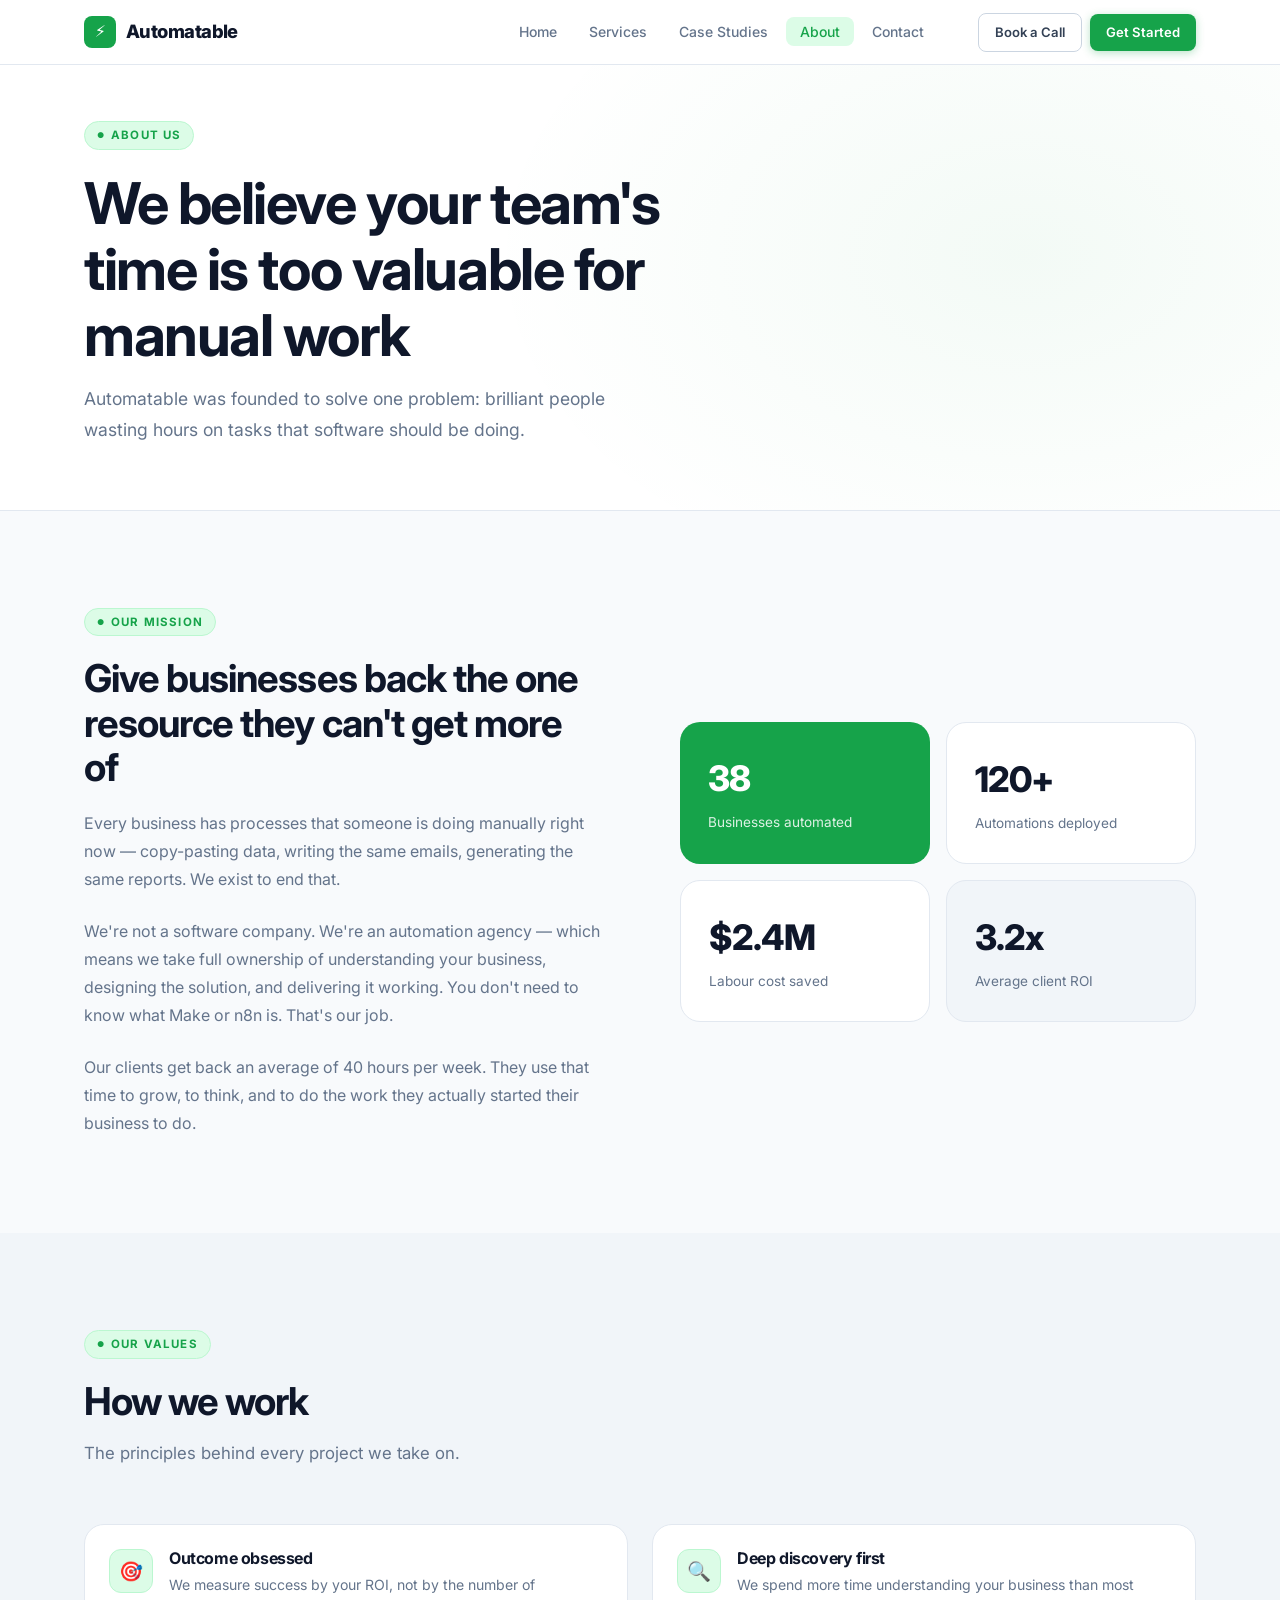
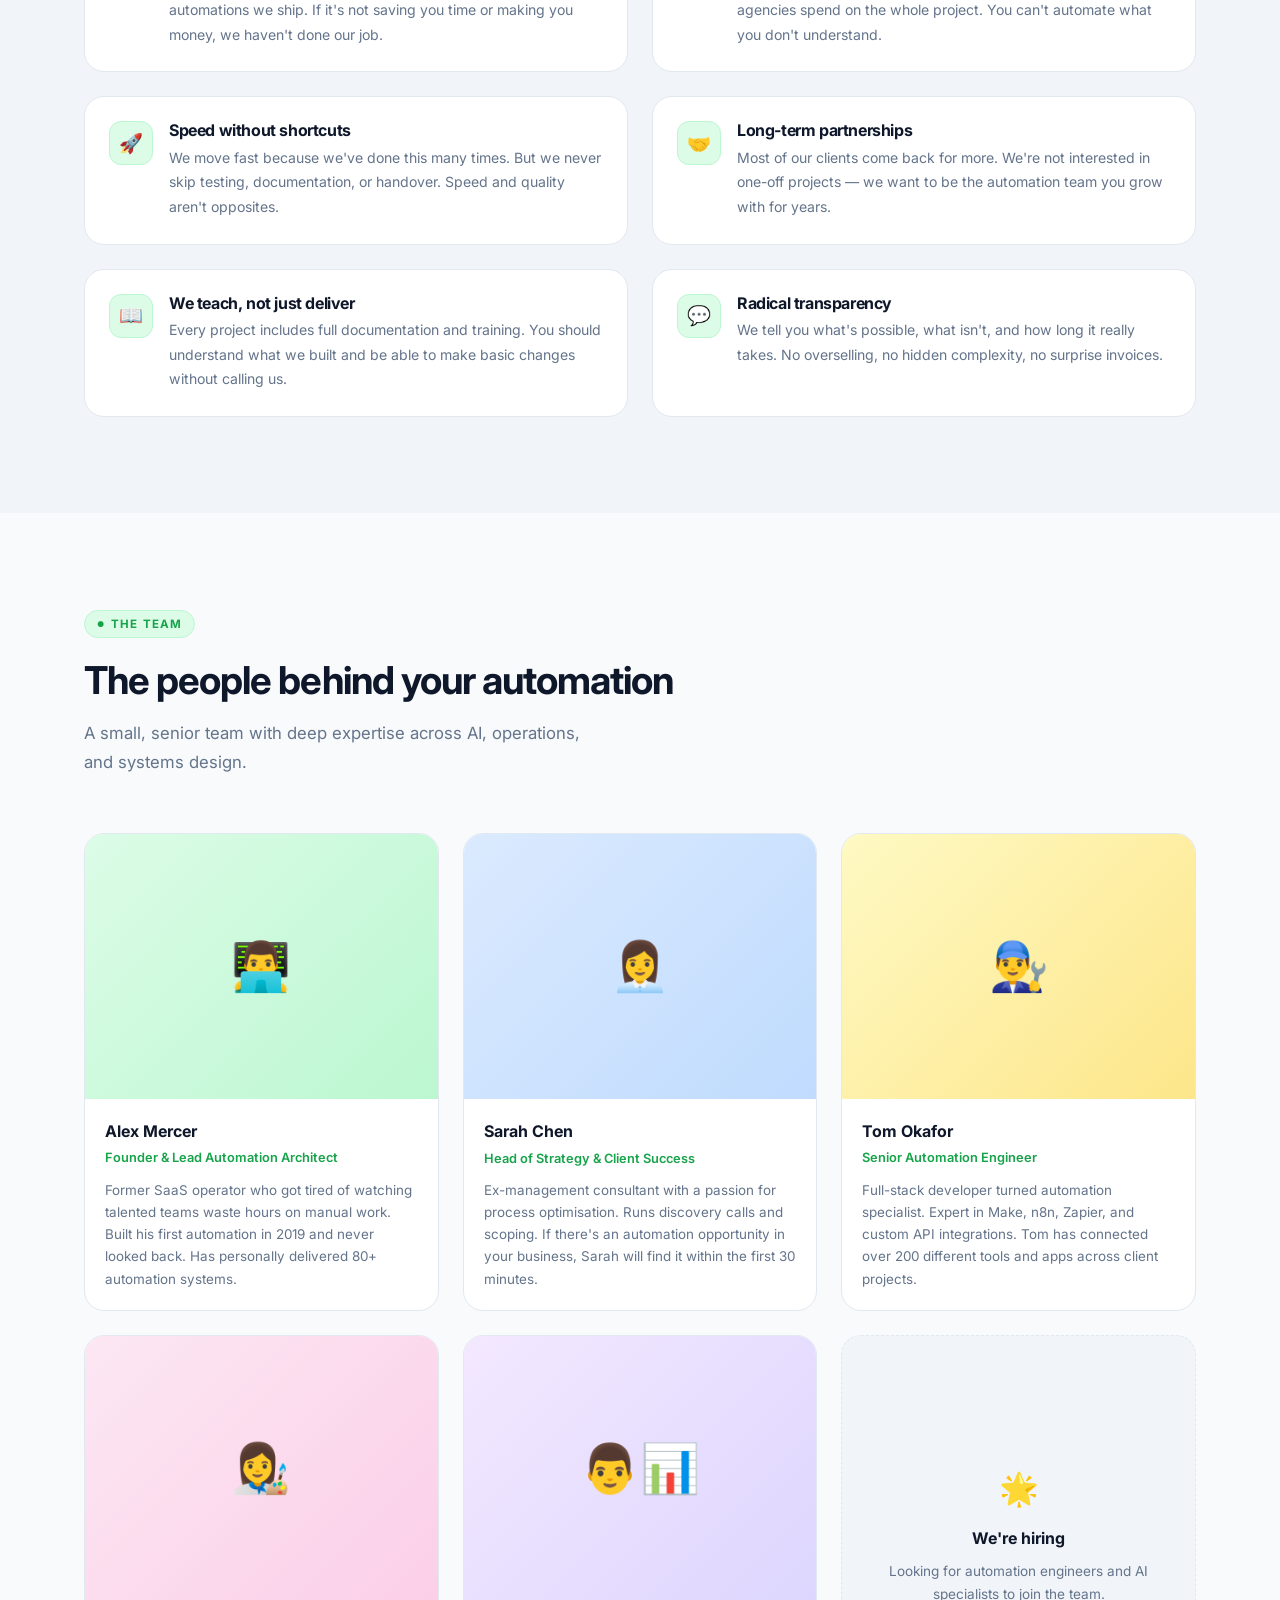
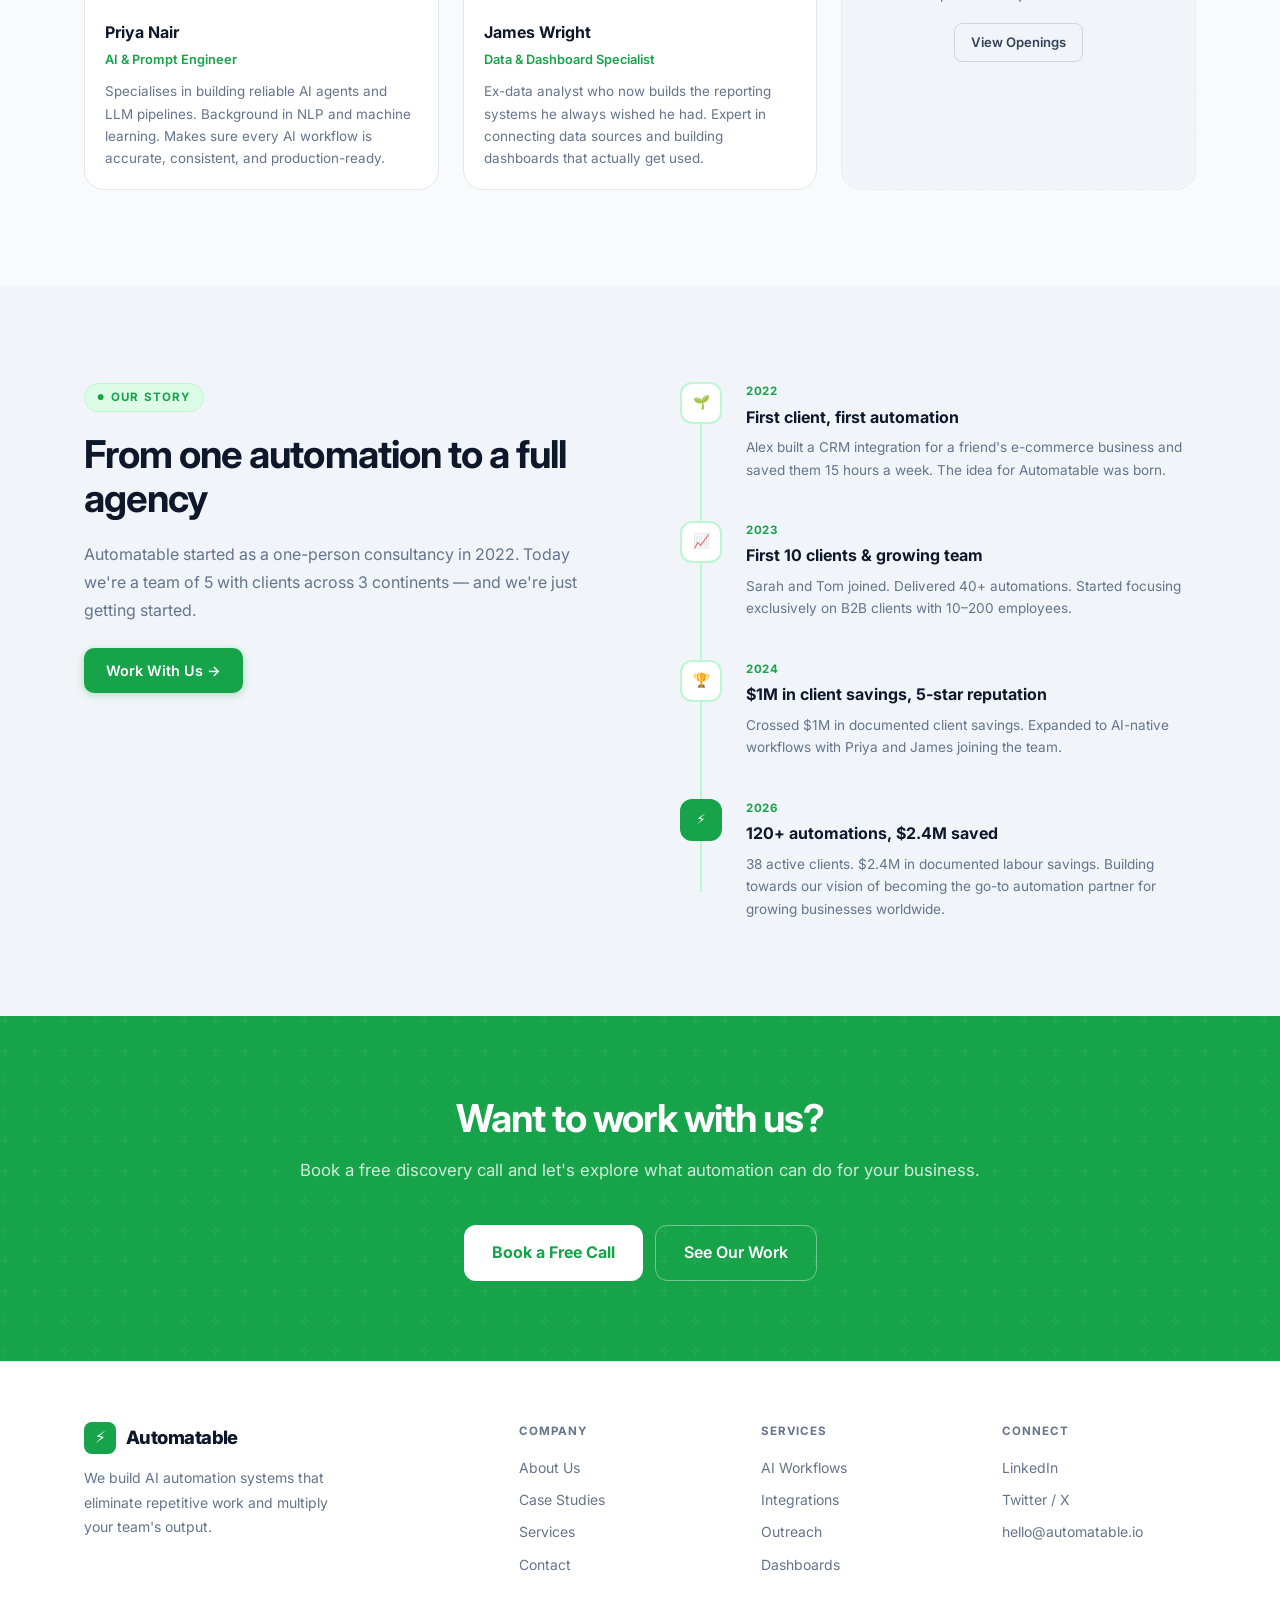
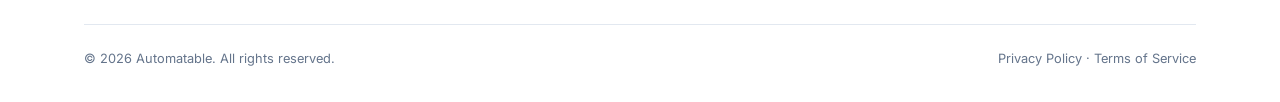
==== automatable/about.html @ d2f57965 "Add Automatable 5-page agency website Full agency site with homepage, services, case studies, about," ====
<!DOCTYPE html>
<html lang="en">
<head>
  <meta charset="UTF-8" />
  <meta name="viewport" content="width=device-width, initial-scale=1.0" />
  <title>About — Automatable</title>
  <link rel="preconnect" href="https://fonts.googleapis.com" />
  <link rel="preconnect" href="https://fonts.gstatic.com" crossorigin />
  <link href="https://fonts.googleapis.com/css2?family=Inter:wght@300;400;500;600;700;800;900&display=swap" rel="stylesheet" />
  <link rel="stylesheet" href="style.css" />
  <style>
    .team-card {
      background: var(--surface);
      border: 1px solid var(--border);
      border-radius: var(--radius-lg);
      overflow: hidden;
      transition: all var(--transition);
    }
    .team-card:hover { box-shadow: var(--shadow); transform: translateY(-3px); }
    .team-card__photo {
      width: 100%;
      aspect-ratio: 4/3;
      object-fit: cover;
      background: var(--surface-2);
      display: flex;
      align-items: center;
      justify-content: center;
      font-size: 3rem;
    }
    .team-card__body { padding: 20px; }
    .team-card__name { font-size: 1rem; font-weight: 700; color: var(--text); margin-bottom: 4px; }
    .team-card__role { font-size: 0.8rem; color: var(--green); font-weight: 600; margin-bottom: 10px; }
    .team-card__bio { font-size: 0.84rem; line-height: 1.65; }
    .value-card {
      display: flex;
      gap: 16px;
      padding: 24px;
      background: var(--surface);
      border: 1px solid var(--border);
      border-radius: var(--radius-lg);
      transition: all var(--transition);
    }
    .value-card:hover { box-shadow: var(--shadow); transform: translateY(-2px); }
    .value-icon {
      width: 44px; height: 44px;
      background: var(--green-pale);
      border: 1px solid var(--green-mid);
      border-radius: 12px;
      display: flex;
      align-items: center;
      justify-content: center;
      font-size: 1.2rem;
      flex-shrink: 0;
    }
    .timeline { display: flex; flex-direction: column; gap: 0; position: relative; }
    .timeline::before {
      content: '';
      position: absolute;
      left: 20px;
      top: 28px;
      bottom: 28px;
      width: 2px;
      background: var(--green-mid);
    }
    .timeline-item { display: flex; gap: 24px; padding-bottom: 40px; position: relative; }
    .timeline-item:last-child { padding-bottom: 0; }
    .timeline-dot {
      width: 42px; height: 42px;
      border-radius: 12px;
      background: var(--surface);
      border: 2px solid var(--green-mid);
      display: flex;
      align-items: center;
      justify-content: center;
      font-size: 0.85rem;
      flex-shrink: 0;
      position: relative;
      z-index: 1;
    }
    .timeline-item.active .timeline-dot {
      background: var(--green);
      border-color: var(--green);
      color: white;
    }
    .timeline-year { font-size: 0.72rem; font-weight: 700; letter-spacing: 0.06em; color: var(--green); text-transform: uppercase; margin-bottom: 4px; }
    .timeline-title { font-size: 1rem; font-weight: 700; color: var(--text); margin-bottom: 6px; }
    .timeline-desc { font-size: 0.85rem; line-height: 1.65; }
  </style>
</head>
<body>

  <nav class="nav" id="nav">
    <div class="nav__inner">
      <a href="index.html" class="nav__logo">
        <div class="nav__logo-icon">⚡</div>
        Automatable
      </a>
      <ul class="nav__links">
        <li><a href="index.html">Home</a></li>
        <li><a href="services.html">Services</a></li>
        <li><a href="case-studies.html">Case Studies</a></li>
        <li><a href="about.html" class="active">About</a></li>
        <li><a href="contact.html">Contact</a></li>
      </ul>
      <div class="nav__actions">
        <a href="contact.html" class="btn btn--outline btn--sm">Book a Call</a>
        <a href="contact.html" class="btn btn--primary btn--sm">Get Started</a>
      </div>
    </div>
  </nav>

  <section class="page-hero">
    <div class="container">
      <div class="label">About Us</div>
      <h1>We believe your team's time is too valuable for manual work</h1>
      <p>Automatable was founded to solve one problem: brilliant people wasting hours on tasks that software should be doing.</p>
    </div>
  </section>

  <!-- MISSION -->
  <section class="section">
    <div class="container">
      <div style="display:grid;grid-template-columns:1fr 1fr;gap:80px;align-items:center;">
        <div>
          <div class="label">Our Mission</div>
          <h2 style="margin-bottom:1.25rem;">Give businesses back the one resource they can't get more of</h2>
          <p style="margin-bottom:1.5rem;">Every business has processes that someone is doing manually right now — copy-pasting data, writing the same emails, generating the same reports. We exist to end that.</p>
          <p style="margin-bottom:1.5rem;">We're not a software company. We're an automation agency — which means we take full ownership of understanding your business, designing the solution, and delivering it working. You don't need to know what Make or n8n is. That's our job.</p>
          <p>Our clients get back an average of 40 hours per week. They use that time to grow, to think, and to do the work they actually started their business to do.</p>
        </div>
        <div style="display:grid;grid-template-columns:1fr 1fr;gap:16px;">
          <div style="background:var(--green);border-radius:var(--radius-lg);padding:28px;color:white;">
            <div style="font-size:2.2rem;font-weight:800;letter-spacing:-0.03em;margin-bottom:6px;">38</div>
            <div style="font-size:0.85rem;opacity:0.85;">Businesses automated</div>
          </div>
          <div style="background:var(--surface);border:1px solid var(--border);border-radius:var(--radius-lg);padding:28px;">
            <div style="font-size:2.2rem;font-weight:800;letter-spacing:-0.03em;color:var(--text);margin-bottom:6px;">120+</div>
            <div style="font-size:0.85rem;color:var(--text-muted);">Automations deployed</div>
          </div>
          <div style="background:var(--surface);border:1px solid var(--border);border-radius:var(--radius-lg);padding:28px;">
            <div style="font-size:2.2rem;font-weight:800;letter-spacing:-0.03em;color:var(--text);margin-bottom:6px;">$2.4M</div>
            <div style="font-size:0.85rem;color:var(--text-muted);">Labour cost saved</div>
          </div>
          <div style="background:var(--surface-2);border:1px solid var(--border);border-radius:var(--radius-lg);padding:28px;">
            <div style="font-size:2.2rem;font-weight:800;letter-spacing:-0.03em;color:var(--text);margin-bottom:6px;">3.2x</div>
            <div style="font-size:0.85rem;color:var(--text-muted);">Average client ROI</div>
          </div>
        </div>
      </div>
    </div>
  </section>

  <!-- VALUES -->
  <section class="section section--gray">
    <div class="container">
      <div class="label">Our Values</div>
      <h2 class="section-title">How we work</h2>
      <p class="section-sub">The principles behind every project we take on.</p>
      <div class="grid-2">
        <div class="value-card">
          <div class="value-icon">🎯</div>
          <div>
            <h4 style="margin-bottom:6px;">Outcome obsessed</h4>
            <p style="font-size:0.88rem;">We measure success by your ROI, not by the number of automations we ship. If it's not saving you time or making you money, we haven't done our job.</p>
          </div>
        </div>
        <div class="value-card">
          <div class="value-icon">🔍</div>
          <div>
            <h4 style="margin-bottom:6px;">Deep discovery first</h4>
            <p style="font-size:0.88rem;">We spend more time understanding your business than most agencies spend on the whole project. You can't automate what you don't understand.</p>
          </div>
        </div>
        <div class="value-card">
          <div class="value-icon">🚀</div>
          <div>
            <h4 style="margin-bottom:6px;">Speed without shortcuts</h4>
            <p style="font-size:0.88rem;">We move fast because we've done this many times. But we never skip testing, documentation, or handover. Speed and quality aren't opposites.</p>
          </div>
        </div>
        <div class="value-card">
          <div class="value-icon">🤝</div>
          <div>
            <h4 style="margin-bottom:6px;">Long-term partnerships</h4>
            <p style="font-size:0.88rem;">Most of our clients come back for more. We're not interested in one-off projects — we want to be the automation team you grow with for years.</p>
          </div>
        </div>
        <div class="value-card">
          <div class="value-icon">📖</div>
          <div>
            <h4 style="margin-bottom:6px;">We teach, not just deliver</h4>
            <p style="font-size:0.88rem;">Every project includes full documentation and training. You should understand what we built and be able to make basic changes without calling us.</p>
          </div>
        </div>
        <div class="value-card">
          <div class="value-icon">💬</div>
          <div>
            <h4 style="margin-bottom:6px;">Radical transparency</h4>
            <p style="font-size:0.88rem;">We tell you what's possible, what isn't, and how long it really takes. No overselling, no hidden complexity, no surprise invoices.</p>
          </div>
        </div>
      </div>
    </div>
  </section>

  <!-- TEAM -->
  <section class="section">
    <div class="container">
      <div class="label">The Team</div>
      <h2 class="section-title">The people behind your automation</h2>
      <p class="section-sub">A small, senior team with deep expertise across AI, operations, and systems design.</p>
      <div class="grid-3" style="margin-bottom:0;">
        <div class="team-card">
          <div class="team-card__photo" style="background:linear-gradient(135deg,#dcfce7,#bbf7d0);">👨‍💻</div>
          <div class="team-card__body">
            <div class="team-card__name">Alex Mercer</div>
            <div class="team-card__role">Founder & Lead Automation Architect</div>
            <p class="team-card__bio">Former SaaS operator who got tired of watching talented teams waste hours on manual work. Built his first automation in 2019 and never looked back. Has personally delivered 80+ automation systems.</p>
          </div>
        </div>
        <div class="team-card">
          <div class="team-card__photo" style="background:linear-gradient(135deg,#dbeafe,#bfdbfe);">👩‍💼</div>
          <div class="team-card__body">
            <div class="team-card__name">Sarah Chen</div>
            <div class="team-card__role">Head of Strategy & Client Success</div>
            <p class="team-card__bio">Ex-management consultant with a passion for process optimisation. Runs discovery calls and scoping. If there's an automation opportunity in your business, Sarah will find it within the first 30 minutes.</p>
          </div>
        </div>
        <div class="team-card">
          <div class="team-card__photo" style="background:linear-gradient(135deg,#fef9c3,#fde68a);">👨‍🔧</div>
          <div class="team-card__body">
            <div class="team-card__name">Tom Okafor</div>
            <div class="team-card__role">Senior Automation Engineer</div>
            <p class="team-card__bio">Full-stack developer turned automation specialist. Expert in Make, n8n, Zapier, and custom API integrations. Tom has connected over 200 different tools and apps across client projects.</p>
          </div>
        </div>
        <div class="team-card">
          <div class="team-card__photo" style="background:linear-gradient(135deg,#fce7f3,#fbcfe8);">👩‍🎨</div>
          <div class="team-card__body">
            <div class="team-card__name">Priya Nair</div>
            <div class="team-card__role">AI & Prompt Engineer</div>
            <p class="team-card__bio">Specialises in building reliable AI agents and LLM pipelines. Background in NLP and machine learning. Makes sure every AI workflow is accurate, consistent, and production-ready.</p>
          </div>
        </div>
        <div class="team-card">
          <div class="team-card__photo" style="background:linear-gradient(135deg,#f3e8ff,#ddd6fe);">👨‍📊</div>
          <div class="team-card__body">
            <div class="team-card__name">James Wright</div>
            <div class="team-card__role">Data & Dashboard Specialist</div>
            <p class="team-card__bio">Ex-data analyst who now builds the reporting systems he always wished he had. Expert in connecting data sources and building dashboards that actually get used.</p>
          </div>
        </div>
        <div class="team-card" style="background:var(--surface-2);border-style:dashed;display:flex;flex-direction:column;align-items:center;justify-content:center;padding:40px;text-align:center;min-height:200px;">
          <div style="font-size:2rem;margin-bottom:12px;">🌟</div>
          <div style="font-weight:700;color:var(--text);margin-bottom:8px;">We're hiring</div>
          <p style="font-size:0.85rem;margin-bottom:16px;">Looking for automation engineers and AI specialists to join the team.</p>
          <a href="contact.html" class="btn btn--outline btn--sm">View Openings</a>
        </div>
      </div>
    </div>
  </section>

  <!-- TIMELINE -->
  <section class="section section--gray">
    <div class="container">
      <div style="display:grid;grid-template-columns:1fr 1fr;gap:80px;align-items:start;">
        <div>
          <div class="label">Our Story</div>
          <h2 style="margin-bottom:1.25rem;">From one automation to a full agency</h2>
          <p style="margin-bottom:1.5rem;">Automatable started as a one-person consultancy in 2022. Today we're a team of 5 with clients across 3 continents — and we're just getting started.</p>
          <a href="contact.html" class="btn btn--primary btn--md">Work With Us →</a>
        </div>
        <div class="timeline">
          <div class="timeline-item">
            <div class="timeline-dot">🌱</div>
            <div>
              <div class="timeline-year">2022</div>
              <div class="timeline-title">First client, first automation</div>
              <p class="timeline-desc">Alex built a CRM integration for a friend's e-commerce business and saved them 15 hours a week. The idea for Automatable was born.</p>
            </div>
          </div>
          <div class="timeline-item">
            <div class="timeline-dot">📈</div>
            <div>
              <div class="timeline-year">2023</div>
              <div class="timeline-title">First 10 clients & growing team</div>
              <p class="timeline-desc">Sarah and Tom joined. Delivered 40+ automations. Started focusing exclusively on B2B clients with 10–200 employees.</p>
            </div>
          </div>
          <div class="timeline-item">
            <div class="timeline-dot">🏆</div>
            <div>
              <div class="timeline-year">2024</div>
              <div class="timeline-title">$1M in client savings, 5-star reputation</div>
              <p class="timeline-desc">Crossed $1M in documented client savings. Expanded to AI-native workflows with Priya and James joining the team.</p>
            </div>
          </div>
          <div class="timeline-item active">
            <div class="timeline-dot">⚡</div>
            <div>
              <div class="timeline-year">2026</div>
              <div class="timeline-title">120+ automations, $2.4M saved</div>
              <p class="timeline-desc">38 active clients. $2.4M in documented labour savings. Building towards our vision of becoming the go-to automation partner for growing businesses worldwide.</p>
            </div>
          </div>
        </div>
      </div>
    </div>
  </section>

  <section class="cta-banner">
    <div class="container">
      <div class="cta-banner__inner">
        <h2>Want to work with us?</h2>
        <p>Book a free discovery call and let's explore what automation can do for your business.</p>
        <div style="display:flex;gap:12px;justify-content:center;flex-wrap:wrap;">
          <a href="contact.html" class="btn btn--white btn--lg">Book a Free Call</a>
          <a href="case-studies.html" class="btn btn--outline-white btn--lg">See Our Work</a>
        </div>
      </div>
    </div>
  </section>

  <footer class="footer">
    <div class="container">
      <div class="footer__top">
        <div class="footer__brand">
          <a href="index.html" class="nav__logo"><div class="nav__logo-icon">⚡</div>Automatable</a>
          <p>We build AI automation systems that eliminate repetitive work and multiply your team's output.</p>
        </div>
        <div><div class="footer__col-title">Company</div><div class="footer__col"><a href="about.html">About Us</a><a href="case-studies.html">Case Studies</a><a href="services.html">Services</a><a href="contact.html">Contact</a></div></div>
        <div><div class="footer__col-title">Services</div><div class="footer__col"><a href="services.html">AI Workflows</a><a href="services.html">Integrations</a><a href="services.html">Outreach</a><a href="services.html">Dashboards</a></div></div>
        <div><div class="footer__col-title">Connect</div><div class="footer__col"><a href="#">LinkedIn</a><a href="#">Twitter / X</a><a href="contact.html">hello@automatable.io</a></div></div>
      </div>
      <div class="footer__bottom">
        <span>© 2026 Automatable. All rights reserved.</span>
        <span>Privacy Policy · Terms of Service</span>
      </div>
    </div>
  </footer>

  <script src="app.js"></script>
</body>
</html>
---- automatable/style.css ----
/* ============================================================
   AUTOMATABLE — DESIGN SYSTEM
   ============================================================ */
*, *::before, *::after { box-sizing: border-box; margin: 0; padding: 0; }

:root {
  --green:        #16a34a;
  --green-light:  #22c55e;
  --green-pale:   #dcfce7;
  --green-mid:    #bbf7d0;
  --bg:           #f8fafc;
  --surface:      #ffffff;
  --surface-2:    #f1f5f9;
  --border:       #e2e8f0;
  --border-dark:  #cbd5e1;
  --text:         #0f172a;
  --text-2:       #334155;
  --text-muted:   #64748b;
  --text-faint:   #94a3b8;
  --radius:       12px;
  --radius-lg:    20px;
  --radius-xl:    28px;
  --shadow-sm:    0 1px 3px rgba(0,0,0,0.06), 0 1px 2px rgba(0,0,0,0.04);
  --shadow:       0 4px 16px rgba(0,0,0,0.07), 0 1px 4px rgba(0,0,0,0.04);
  --shadow-lg:    0 12px 40px rgba(0,0,0,0.1), 0 4px 12px rgba(0,0,0,0.06);
  --transition:   0.18s ease;
}

html { scroll-behavior: smooth; font-size: 16px; }

body {
  font-family: 'Inter', system-ui, -apple-system, sans-serif;
  background: var(--bg);
  color: var(--text);
  line-height: 1.6;
  -webkit-font-smoothing: antialiased;
}

h1, h2, h3, h4 {
  font-weight: 700;
  line-height: 1.15;
  letter-spacing: -0.025em;
  color: var(--text);
}
h1 { font-size: clamp(2.2rem, 4.5vw, 3.6rem); }
h2 { font-size: clamp(1.7rem, 3vw, 2.6rem); }
h3 { font-size: 1.2rem; }
h4 { font-size: 1rem; }
p  { color: var(--text-muted); line-height: 1.75; }
a  { color: inherit; text-decoration: none; }
img { max-width: 100%; display: block; }

/* ============================================================
   UTILITIES
   ============================================================ */
.container { max-width: 1160px; margin: 0 auto; padding: 0 24px; }
.container--narrow { max-width: 800px; margin: 0 auto; padding: 0 24px; }

.section { padding: 96px 0; }
.section--sm { padding: 64px 0; }
.section--gray { background: var(--surface-2); }

.label {
  display: inline-flex;
  align-items: center;
  gap: 6px;
  font-size: 0.72rem;
  font-weight: 700;
  letter-spacing: 0.1em;
  text-transform: uppercase;
  color: var(--green);
  background: var(--green-pale);
  border: 1px solid var(--green-mid);
  padding: 4px 12px;
  border-radius: 100px;
  margin-bottom: 1.25rem;
}
.label::before { content: '●'; font-size: 0.5rem; }

.section-title { margin-bottom: 1rem; }
.section-sub { color: var(--text-muted); max-width: 520px; font-size: 1.05rem; margin-bottom: 3.5rem; }

.grid-2 { display: grid; grid-template-columns: repeat(2, 1fr); gap: 24px; }
.grid-3 { display: grid; grid-template-columns: repeat(3, 1fr); gap: 24px; }
.grid-4 { display: grid; grid-template-columns: repeat(4, 1fr); gap: 20px; }

/* ============================================================
   BUTTONS
   ============================================================ */
.btn {
  display: inline-flex;
  align-items: center;
  gap: 8px;
  font-family: inherit;
  font-weight: 600;
  font-size: 0.9rem;
  border: none;
  cursor: pointer;
  border-radius: 10px;
  transition: all var(--transition);
  white-space: nowrap;
}
.btn--sm  { padding: 8px 16px; font-size: 0.82rem; border-radius: 8px; }
.btn--md  { padding: 11px 22px; }
.btn--lg  { padding: 14px 28px; font-size: 1rem; border-radius: 12px; }
.btn--xl  { padding: 16px 36px; font-size: 1.05rem; border-radius: 14px; }
.btn--full { width: 100%; justify-content: center; }

.btn--primary {
  background: var(--green);
  color: #fff;
  box-shadow: 0 2px 8px rgba(22,163,74,0.3);
}
.btn--primary:hover { background: #15803d; transform: translateY(-1px); box-shadow: 0 6px 20px rgba(22,163,74,0.35); }

.btn--outline {
  background: transparent;
  color: var(--text-2);
  border: 1.5px solid var(--border-dark);
}
.btn--outline:hover { border-color: var(--green); color: var(--green); background: var(--green-pale); }

.btn--ghost {
  background: transparent;
  color: var(--text-muted);
}
.btn--ghost:hover { color: var(--text); background: var(--surface-2); }

/* ============================================================
   NAVIGATION
   ============================================================ */
.nav {
  position: fixed;
  top: 0; left: 0; right: 0;
  z-index: 100;
  background: rgba(255,255,255,0.92);
  backdrop-filter: blur(16px);
  border-bottom: 1px solid var(--border);
  transition: box-shadow var(--transition);
}
.nav.scrolled { box-shadow: var(--shadow); }

.nav__inner {
  max-width: 1160px;
  margin: 0 auto;
  padding: 0 24px;
  height: 64px;
  display: flex;
  align-items: center;
  gap: 40px;
}

.nav__logo {
  display: flex;
  align-items: center;
  gap: 10px;
  font-size: 1.15rem;
  font-weight: 800;
  letter-spacing: -0.03em;
  color: var(--text);
  flex-shrink: 0;
}
.nav__logo-icon {
  width: 32px; height: 32px;
  background: var(--green);
  border-radius: 8px;
  display: flex;
  align-items: center;
  justify-content: center;
  color: white;
  font-size: 1rem;
}

.nav__links {
  display: flex;
  list-style: none;
  gap: 4px;
  margin-left: auto;
}
.nav__links a {
  padding: 6px 14px;
  font-size: 0.875rem;
  font-weight: 500;
  color: var(--text-muted);
  border-radius: 8px;
  transition: all var(--transition);
}
.nav__links a:hover,
.nav__links a.active { color: var(--text); background: var(--surface-2); }
.nav__links a.active { color: var(--green); background: var(--green-pale); }

.nav__actions { display: flex; gap: 8px; align-items: center; }

/* ============================================================
   HERO
   ============================================================ */
.hero {
  padding: 140px 0 80px;
  position: relative;
  overflow: hidden;
}
.hero::before {
  content: '';
  position: absolute;
  top: 0; left: 0; right: 0;
  height: 600px;
  background: radial-gradient(ellipse 80% 60% at 50% -10%, rgba(22,163,74,0.08) 0%, transparent 70%);
  pointer-events: none;
}

.hero__inner {
  display: grid;
  grid-template-columns: 1fr 1fr;
  gap: 64px;
  align-items: center;
}

.hero__content .label { margin-bottom: 1.5rem; }
.hero__title { margin-bottom: 1.25rem; }
.hero__sub { font-size: 1.1rem; margin-bottom: 2.5rem; max-width: 480px; line-height: 1.8; }

.hero__actions { display: flex; gap: 12px; flex-wrap: wrap; align-items: center; margin-bottom: 3rem; }

.hero__stats {
  display: flex;
  gap: 32px;
  padding-top: 2rem;
  border-top: 1px solid var(--border);
}
.hero-stat__number {
  font-size: 1.6rem;
  font-weight: 800;
  color: var(--text);
  letter-spacing: -0.03em;
}
.hero-stat__label { font-size: 0.78rem; color: var(--text-muted); margin-top: 2px; }

/* Hero dashboard mockup */
.hero__visual { position: relative; }
.dashboard-mockup {
  background: var(--surface);
  border: 1px solid var(--border);
  border-radius: var(--radius-xl);
  box-shadow: var(--shadow-lg);
  overflow: hidden;
}
.mockup-topbar {
  padding: 14px 20px;
  border-bottom: 1px solid var(--border);
  display: flex;
  align-items: center;
  gap: 12px;
  background: var(--surface);
}
.mockup-dots { display: flex; gap: 6px; }
.mockup-dot {
  width: 10px; height: 10px;
  border-radius: 50%;
}
.mockup-dot:nth-child(1) { background: #f87171; }
.mockup-dot:nth-child(2) { background: #fbbf24; }
.mockup-dot:nth-child(3) { background: #4ade80; }
.mockup-title { font-size: 0.78rem; font-weight: 600; color: var(--text-muted); margin-left: 4px; }

.mockup-body { display: flex; height: 340px; }
.mockup-sidebar {
  width: 140px;
  background: var(--surface);
  border-right: 1px solid var(--border);
  padding: 16px 12px;
  flex-shrink: 0;
}
.mockup-nav-item {
  padding: 8px 10px;
  border-radius: 8px;
  font-size: 0.72rem;
  font-weight: 500;
  color: var(--text-muted);
  margin-bottom: 2px;
  display: flex;
  align-items: center;
  gap: 8px;
}
.mockup-nav-item.active {
  background: var(--green);
  color: white;
}
.mockup-nav-item .icon { font-size: 0.85rem; }

.mockup-main { flex: 1; padding: 20px; overflow: hidden; background: var(--bg); }
.mockup-greeting { font-size: 0.9rem; font-weight: 700; color: var(--text); margin-bottom: 4px; }
.mockup-sub { font-size: 0.65rem; color: var(--text-muted); margin-bottom: 16px; }

.mockup-cards { display: grid; grid-template-columns: repeat(3, 1fr); gap: 10px; margin-bottom: 16px; }
.mockup-card {
  background: var(--surface);
  border: 1px solid var(--border);
  border-radius: 10px;
  padding: 12px;
}
.mockup-card-icon {
  width: 24px; height: 24px;
  border-radius: 6px;
  margin-bottom: 8px;
  display: flex;
  align-items: center;
  justify-content: center;
  font-size: 0.75rem;
}
.mockup-card-num { font-size: 1rem; font-weight: 800; color: var(--text); letter-spacing: -0.02em; }
.mockup-card-label { font-size: 0.6rem; color: var(--text-muted); margin-top: 1px; }
.mockup-card-delta { font-size: 0.6rem; font-weight: 600; color: var(--green); margin-top: 4px; }

.mockup-table { background: var(--surface); border: 1px solid var(--border); border-radius: 10px; overflow: hidden; }
.mockup-table-row {
  display: flex;
  gap: 8px;
  padding: 8px 12px;
  border-bottom: 1px solid var(--border);
  align-items: center;
}
.mockup-table-row:last-child { border-bottom: none; }
.mockup-table-row:first-child { background: var(--surface-2); }
.mockup-cell { font-size: 0.6rem; color: var(--text-muted); flex: 1; }
.mockup-cell:first-child { color: var(--text); font-weight: 600; flex: 1.5; display: flex; align-items: center; gap: 6px; }
.mockup-avatar {
  width: 16px; height: 16px;
  border-radius: 50%;
  flex-shrink: 0;
}
.mockup-badge {
  padding: 2px 6px;
  border-radius: 4px;
  font-size: 0.55rem;
  font-weight: 600;
}
.badge-green { background: var(--green-pale); color: var(--green); }
.badge-yellow { background: #fef9c3; color: #854d0e; }
.badge-blue { background: #dbeafe; color: #1d4ed8; }

/* ============================================================
   CARDS
   ============================================================ */
.card {
  background: var(--surface);
  border: 1px solid var(--border);
  border-radius: var(--radius-lg);
  padding: 28px;
  transition: all var(--transition);
}
.card:hover { box-shadow: var(--shadow); border-color: var(--border-dark); transform: translateY(-2px); }

.card__icon {
  width: 48px; height: 48px;
  border-radius: 12px;
  background: var(--green-pale);
  border: 1px solid var(--green-mid);
  display: flex;
  align-items: center;
  justify-content: center;
  font-size: 1.3rem;
  margin-bottom: 18px;
}
.card h3 { margin-bottom: 8px; }
.card p { font-size: 0.9rem; }

/* ============================================================
   STAT CARDS
   ============================================================ */
.stat-card {
  background: var(--surface);
  border: 1px solid var(--border);
  border-radius: var(--radius-lg);
  padding: 24px;
  display: flex;
  align-items: center;
  gap: 16px;
}
.stat-card__icon {
  width: 52px; height: 52px;
  background: var(--green-pale);
  border-radius: 14px;
  display: flex;
  align-items: center;
  justify-content: center;
  font-size: 1.4rem;
  flex-shrink: 0;
}
.stat-card__num {
  font-size: 1.8rem;
  font-weight: 800;
  letter-spacing: -0.03em;
  color: var(--text);
}
.stat-card__label { font-size: 0.82rem; color: var(--text-muted); }
.stat-card__delta { font-size: 0.75rem; font-weight: 600; color: var(--green); margin-top: 4px; }

/* ============================================================
   TABLE
   ============================================================ */
.table-wrap {
  background: var(--surface);
  border: 1px solid var(--border);
  border-radius: var(--radius-lg);
  overflow: hidden;
}
.table-header {
  padding: 18px 24px;
  border-bottom: 1px solid var(--border);
  display: flex;
  align-items: center;
  justify-content: space-between;
}
.table-header h3 { font-size: 1rem; }

table { width: 100%; border-collapse: collapse; }
thead th {
  padding: 12px 24px;
  text-align: left;
  font-size: 0.72rem;
  font-weight: 700;
  letter-spacing: 0.06em;
  text-transform: uppercase;
  color: var(--text-muted);
  background: var(--surface-2);
  border-bottom: 1px solid var(--border);
}
tbody td {
  padding: 14px 24px;
  font-size: 0.88rem;
  color: var(--text-2);
  border-bottom: 1px solid var(--border);
}
tbody tr:last-child td { border-bottom: none; }
tbody tr:hover td { background: #fafbfc; }

.badge {
  display: inline-flex;
  align-items: center;
  gap: 4px;
  padding: 3px 10px;
  border-radius: 6px;
  font-size: 0.72rem;
  font-weight: 600;
}
.badge--green { background: var(--green-pale); color: var(--green); }
.badge--yellow { background: #fef3c7; color: #92400e; }
.badge--blue { background: #dbeafe; color: #1e40af; }
.badge--gray { background: var(--surface-2); color: var(--text-muted); }
.badge--red { background: #fee2e2; color: #991b1b; }
.badge::before { content: '●'; font-size: 0.45rem; }

/* ============================================================
   PAGE HERO (inner pages)
   ============================================================ */
.page-hero {
  padding: 120px 0 64px;
  background: var(--surface);
  border-bottom: 1px solid var(--border);
  position: relative;
  overflow: hidden;
}
.page-hero::before {
  content: '';
  position: absolute;
  top: 0; left: 0; right: 0; bottom: 0;
  background: radial-gradient(ellipse 60% 100% at 80% 50%, rgba(22,163,74,0.05) 0%, transparent 70%);
  pointer-events: none;
}
.page-hero .container { position: relative; }
.page-hero .label { margin-bottom: 1.25rem; }
.page-hero h1 { margin-bottom: 1rem; max-width: 680px; }
.page-hero p { max-width: 560px; font-size: 1.1rem; }

/* ============================================================
   PROCESS STEPS
   ============================================================ */
.steps-row {
  display: grid;
  grid-template-columns: repeat(4, 1fr);
  gap: 0;
  position: relative;
}
.steps-row::before {
  content: '';
  position: absolute;
  top: 28px;
  left: calc(12.5% + 28px);
  right: calc(12.5% + 28px);
  height: 2px;
  background: linear-gradient(90deg, var(--green-mid), var(--green-mid));
}

.step {
  display: flex;
  flex-direction: column;
  align-items: center;
  text-align: center;
  padding: 0 16px;
  position: relative;
}
.step__num {
  width: 56px; height: 56px;
  border-radius: 16px;
  background: var(--surface);
  border: 2px solid var(--green-mid);
  display: flex;
  align-items: center;
  justify-content: center;
  font-weight: 800;
  font-size: 1.1rem;
  color: var(--green);
  margin-bottom: 20px;
  position: relative;
  z-index: 1;
  background: white;
}
.step h4 { margin-bottom: 8px; font-size: 0.95rem; }
.step p { font-size: 0.82rem; }

/* ============================================================
   TESTIMONIALS
   ============================================================ */
.testimonial {
  background: var(--surface);
  border: 1px solid var(--border);
  border-radius: var(--radius-lg);
  padding: 28px;
  transition: all var(--transition);
}
.testimonial:hover { box-shadow: var(--shadow); transform: translateY(-2px); }

.testimonial__stars { color: #f59e0b; font-size: 0.9rem; letter-spacing: 2px; margin-bottom: 14px; }
.testimonial__quote {
  font-size: 0.95rem;
  line-height: 1.75;
  color: var(--text-2);
  margin-bottom: 20px;
  font-style: italic;
}
.testimonial__author { display: flex; align-items: center; gap: 12px; }
.testimonial__avatar {
  width: 40px; height: 40px;
  border-radius: 50%;
  object-fit: cover;
  border: 2px solid var(--border);
}
.testimonial__name { font-size: 0.88rem; font-weight: 600; color: var(--text); }
.testimonial__role { font-size: 0.75rem; color: var(--text-muted); }

/* ============================================================
   CTA BANNER
   ============================================================ */
.cta-banner {
  background: var(--green);
  padding: 80px 0;
  position: relative;
  overflow: hidden;
}
.cta-banner::before {
  content: '';
  position: absolute;
  inset: 0;
  background: url("data:image/svg+xml,%3Csvg width='60' height='60' viewBox='0 0 60 60' xmlns='http://www.w3.org/2000/svg'%3E%3Cg fill='none' fill-rule='evenodd'%3E%3Cg fill='%23ffffff' fill-opacity='0.04'%3E%3Cpath d='M36 34v-4h-2v4h-4v2h4v4h2v-4h4v-2h-4zm0-30V0h-2v4h-4v2h4v4h2V6h4V4h-4zM6 34v-4H4v4H0v2h4v4h2v-4h4v-2H6zM6 4V0H4v4H0v2h4v4h2V6h4V4H6z'/%3E%3C/g%3E%3C/g%3E%3C/svg%3E");
}
.cta-banner__inner { position: relative; text-align: center; }
.cta-banner h2 { color: #fff; margin-bottom: 1rem; }
.cta-banner p { color: rgba(255,255,255,0.8); margin-bottom: 2.5rem; font-size: 1.05rem; }
.cta-banner .btn--white {
  background: #fff;
  color: var(--green);
  font-weight: 700;
}
.cta-banner .btn--white:hover { background: #f0fdf4; transform: translateY(-2px); }
.cta-banner .btn--outline-white {
  background: transparent;
  color: #fff;
  border: 1.5px solid rgba(255,255,255,0.4);
}
.cta-banner .btn--outline-white:hover { background: rgba(255,255,255,0.1); }

/* ============================================================
   FOOTER
   ============================================================ */
.footer {
  background: var(--surface);
  border-top: 1px solid var(--border);
  padding: 60px 0 32px;
}
.footer__top {
  display: grid;
  grid-template-columns: 2fr 1fr 1fr 1fr;
  gap: 48px;
  margin-bottom: 48px;
}
.footer__brand p { font-size: 0.875rem; max-width: 260px; margin-top: 12px; line-height: 1.75; }
.footer__col-title {
  font-size: 0.72rem;
  font-weight: 700;
  letter-spacing: 0.08em;
  text-transform: uppercase;
  color: var(--text-muted);
  margin-bottom: 16px;
}
.footer__col { display: flex; flex-direction: column; gap: 10px; }
.footer__col a {
  font-size: 0.875rem;
  color: var(--text-muted);
  transition: color var(--transition);
}
.footer__col a:hover { color: var(--green); }
.footer__bottom {
  display: flex;
  justify-content: space-between;
  align-items: center;
  padding-top: 24px;
  border-top: 1px solid var(--border);
  font-size: 0.8rem;
  color: var(--text-muted);
}

/* ============================================================
   FORMS
   ============================================================ */
.form-group { margin-bottom: 20px; }
.form-label {
  display: block;
  font-size: 0.85rem;
  font-weight: 600;
  color: var(--text-2);
  margin-bottom: 6px;
}
.form-input,
.form-select,
.form-textarea {
  width: 100%;
  background: var(--surface);
  border: 1.5px solid var(--border);
  border-radius: 10px;
  padding: 11px 14px;
  font-family: inherit;
  font-size: 0.925rem;
  color: var(--text);
  outline: none;
  transition: border-color var(--transition), box-shadow var(--transition);
}
.form-input:focus,
.form-select:focus,
.form-textarea:focus {
  border-color: var(--green);
  box-shadow: 0 0 0 3px rgba(22,163,74,0.12);
}
.form-input::placeholder,
.form-textarea::placeholder { color: var(--text-faint); }
.form-textarea { resize: vertical; min-height: 120px; }

/* ============================================================
   RESPONSIVE
   ============================================================ */
@media (max-width: 1024px) {
  .hero__inner { grid-template-columns: 1fr; }
  .hero__visual { display: none; }
  .grid-4 { grid-template-columns: repeat(2, 1fr); }
  .steps-row { grid-template-columns: repeat(2, 1fr); gap: 32px; }
  .steps-row::before { display: none; }
  .footer__top { grid-template-columns: 1fr 1fr; gap: 32px; }
}

@media (max-width: 768px) {
  .nav__links { display: none; }
  .grid-2, .grid-3 { grid-template-columns: 1fr; }
  .hero { padding: 100px 0 60px; }
  .section { padding: 64px 0; }
  .footer__top { grid-template-columns: 1fr; }
  .footer__bottom { flex-direction: column; gap: 12px; text-align: center; }
  .hero__stats { flex-wrap: wrap; gap: 20px; }
}
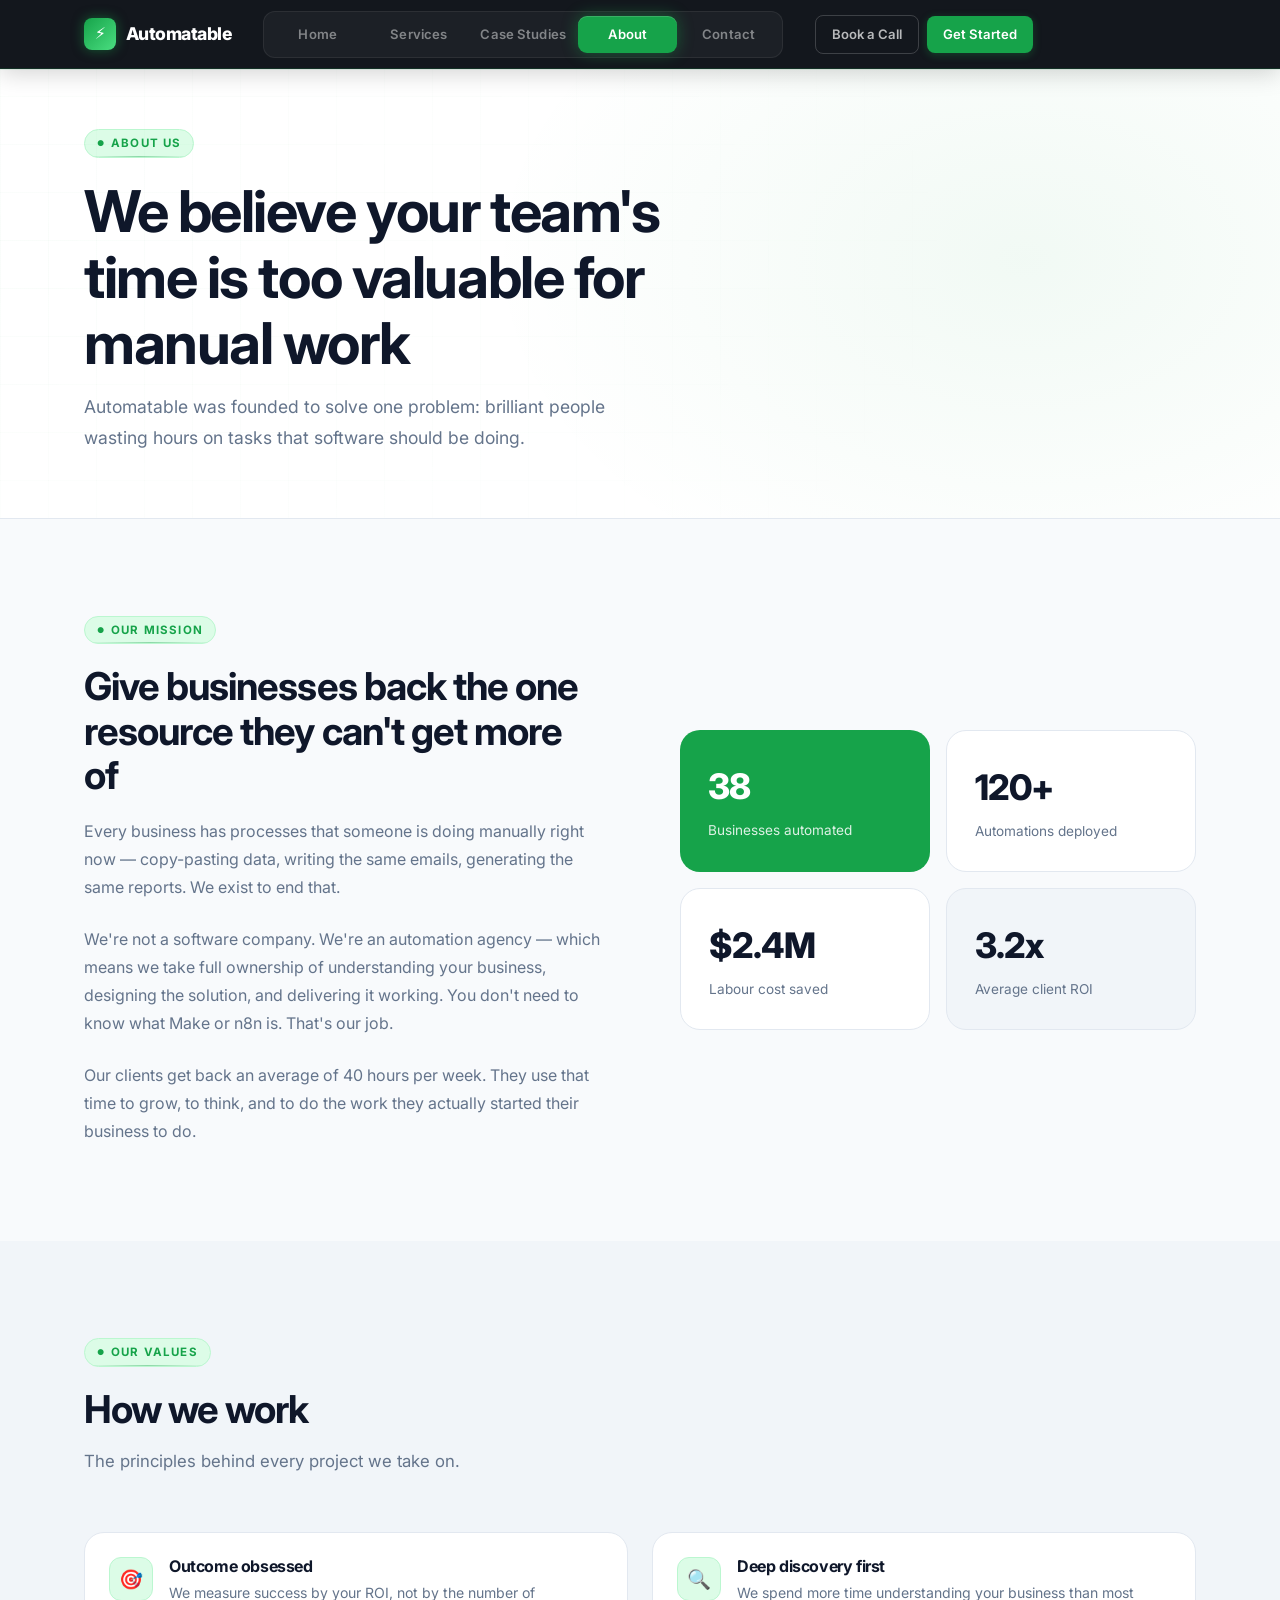
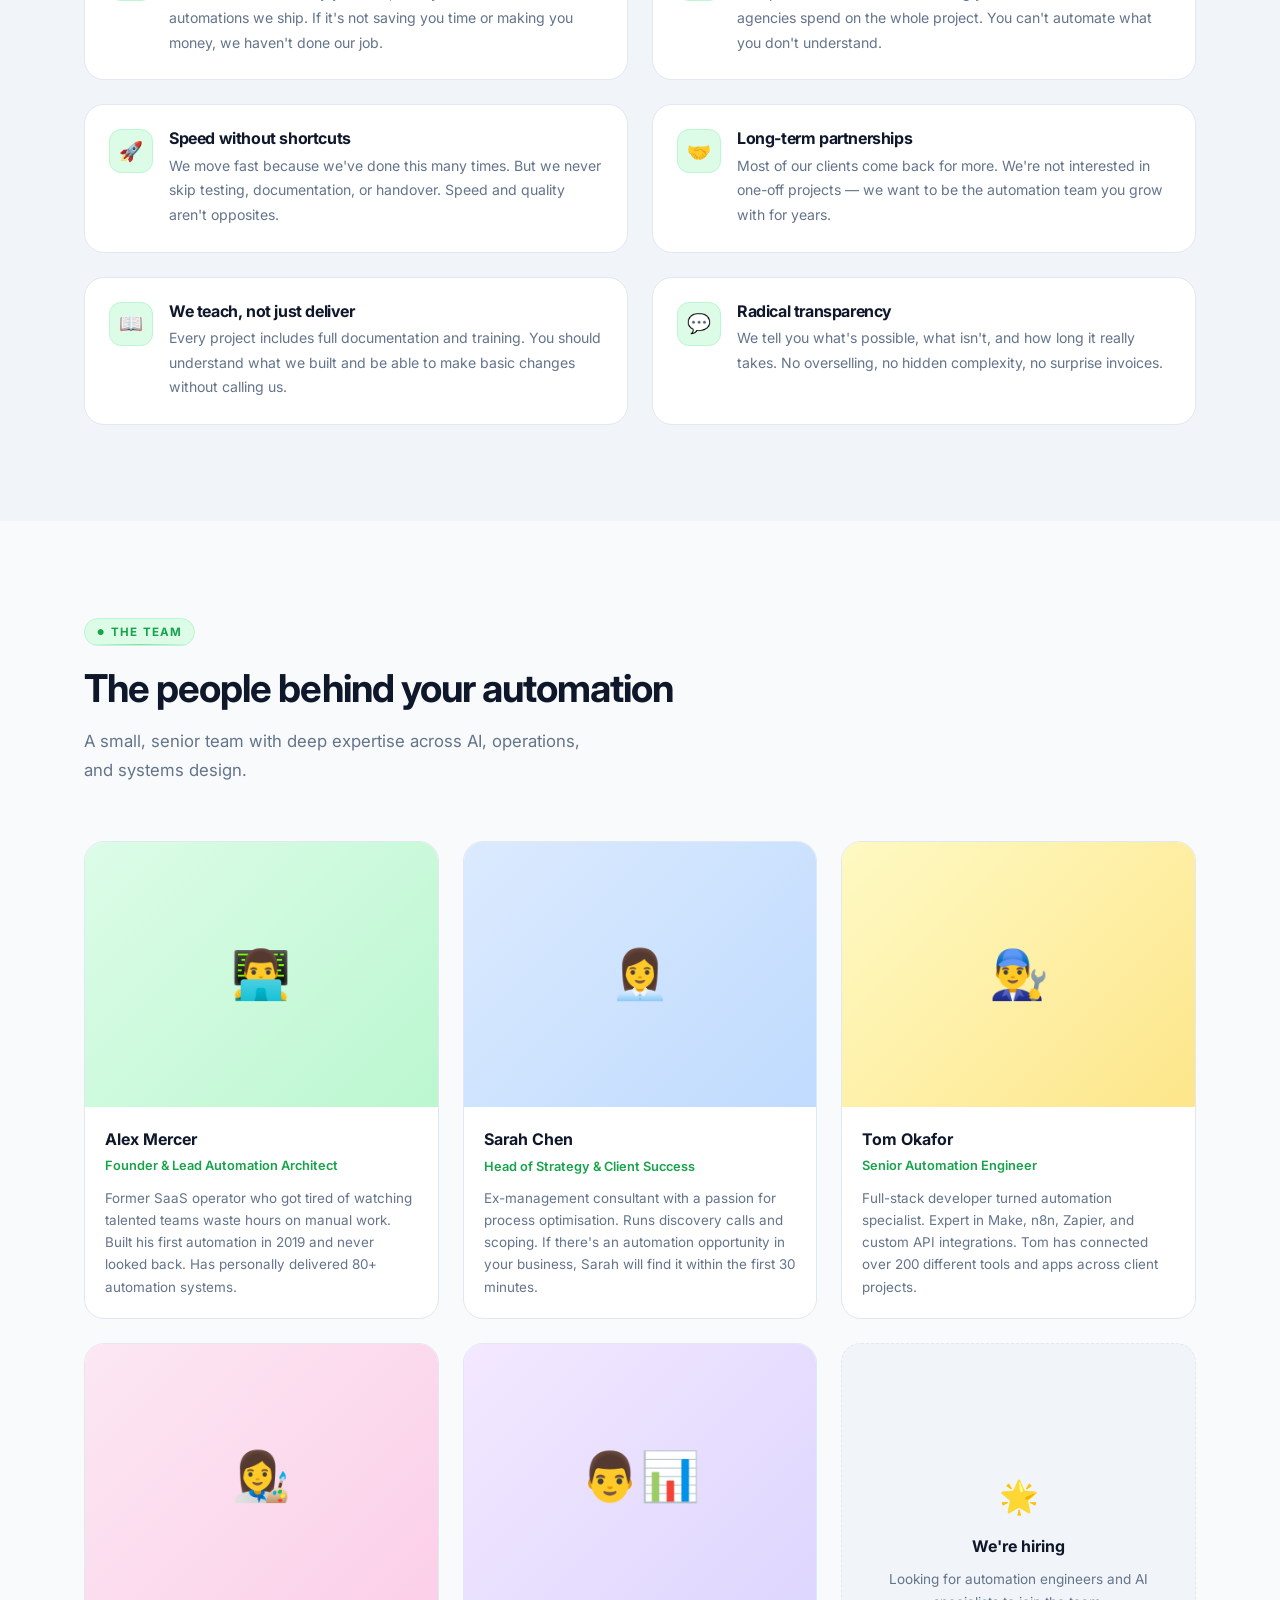
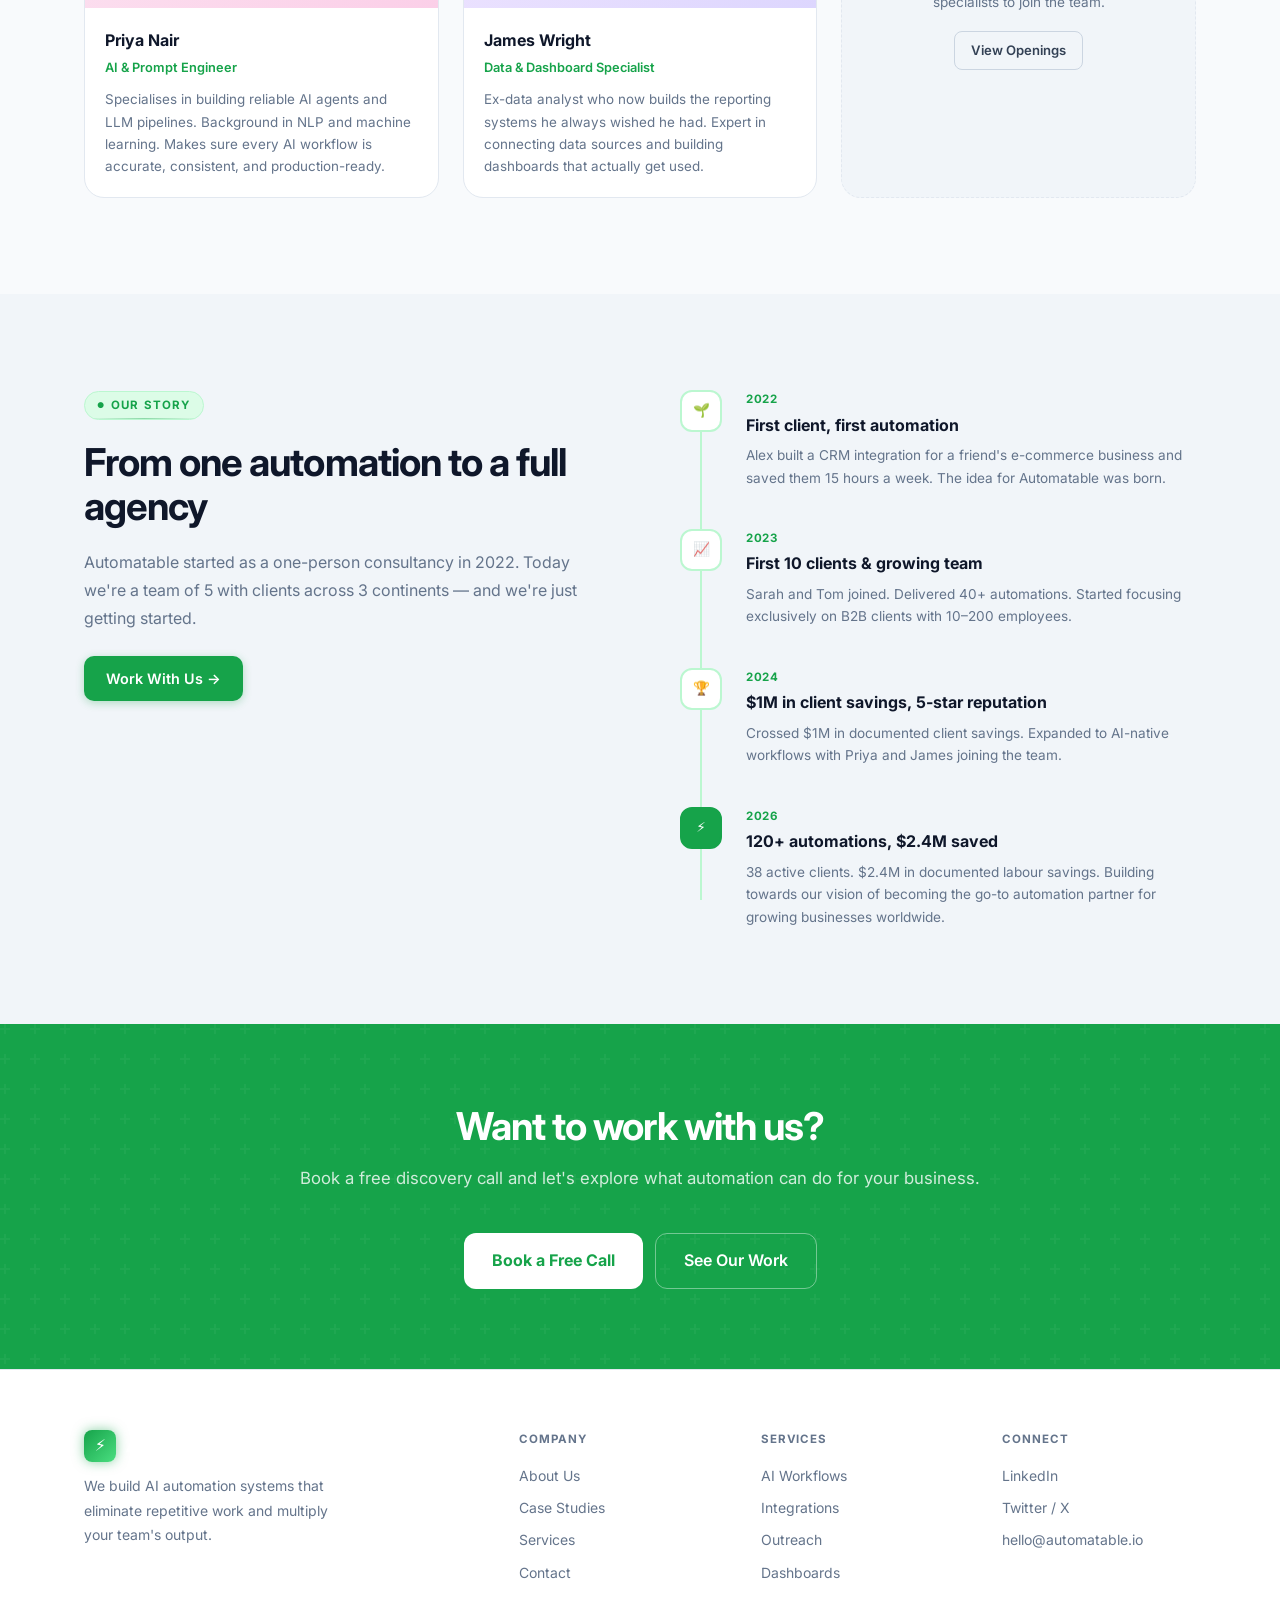
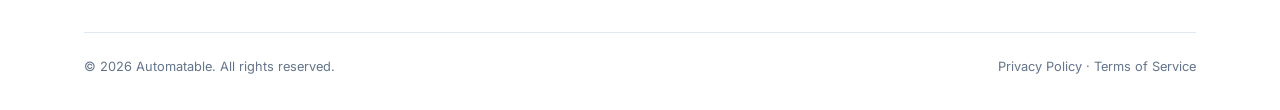
==== commit 45d824bc: "Redesign nav to futuristic dark tab bar + mobile bottom nav Dark frosted-glass top nav with centered" ====
--- a/automatable/about.html
+++ b/automatable/about.html
@@ -339,6 +339,17 @@
     </div>
   </footer>
 
+  <!-- MOBILE BOTTOM NAV -->
+  <nav class="mobile-nav">
+    <div class="mobile-nav__tabs">
+      <a href="index.html" class="mobile-nav__tab"><span class="icon">🏠</span>Home</a>
+      <a href="services.html" class="mobile-nav__tab"><span class="icon">⚡</span>Services</a>
+      <a href="case-studies.html" class="mobile-nav__tab"><span class="icon">📊</span>Cases</a>
+      <a href="about.html" class="mobile-nav__tab active"><span class="icon">👥</span>About</a>
+      <a href="contact.html" class="mobile-nav__tab"><span class="icon">✉️</span>Contact</a>
+    </div>
+  </nav>
+
   <script src="app.js"></script>
 </body>
 </html>
--- a/automatable/style.css
+++ b/automatable/style.css
@@ -127,75 +127,105 @@
 .btn--ghost:hover { color: var(--text); background: var(--surface-2); }
 
 /* ============================================================
-   NAVIGATION
+   NAVIGATION — FUTURISTIC TAB BAR
    ============================================================ */
 .nav {
   position: fixed;
   top: 0; left: 0; right: 0;
   z-index: 100;
-  background: rgba(255,255,255,0.92);
-  backdrop-filter: blur(16px);
-  border-bottom: 1px solid var(--border);
-  transition: box-shadow var(--transition);
-}
-.nav.scrolled { box-shadow: var(--shadow); }
+  background: rgba(10, 14, 20, 0.96);
+  backdrop-filter: blur(24px);
+  -webkit-backdrop-filter: blur(24px);
+  border-bottom: 1px solid rgba(22,163,74,0.18);
+  box-shadow: 0 1px 0 rgba(22,163,74,0.08), 0 4px 24px rgba(0,0,0,0.18);
+}
 
 .nav__inner {
   max-width: 1160px;
   margin: 0 auto;
   padding: 0 24px;
-  height: 64px;
-  display: flex;
-  align-items: center;
-  gap: 40px;
+  height: 68px;
+  display: flex;
+  align-items: center;
+  gap: 0;
 }
 
 .nav__logo {
   display: flex;
   align-items: center;
   gap: 10px;
-  font-size: 1.15rem;
+  font-size: 1.1rem;
   font-weight: 800;
   letter-spacing: -0.03em;
-  color: var(--text);
+  color: #fff;
   flex-shrink: 0;
+  margin-right: 32px;
 }
 .nav__logo-icon {
   width: 32px; height: 32px;
-  background: var(--green);
+  background: linear-gradient(135deg, var(--green), #4ade80);
   border-radius: 8px;
   display: flex;
   align-items: center;
   justify-content: center;
   color: white;
   font-size: 1rem;
-}
-
+  box-shadow: 0 0 12px rgba(22,163,74,0.5);
+}
+
+/* TABS */
 .nav__links {
   display: flex;
   list-style: none;
-  gap: 4px;
-  margin-left: auto;
-}
+  gap: 2px;
+  flex: 1;
+  justify-content: center;
+  background: rgba(255,255,255,0.04);
+  border: 1px solid rgba(255,255,255,0.07);
+  border-radius: 12px;
+  padding: 4px;
+  max-width: 520px;
+}
+.nav__links li { flex: 1; }
 .nav__links a {
-  padding: 6px 14px;
-  font-size: 0.875rem;
-  font-weight: 500;
-  color: var(--text-muted);
-  border-radius: 8px;
-  transition: all var(--transition);
-}
-.nav__links a:hover,
-.nav__links a.active { color: var(--text); background: var(--surface-2); }
-.nav__links a.active { color: var(--green); background: var(--green-pale); }
-
-.nav__actions { display: flex; gap: 8px; align-items: center; }
+  display: flex;
+  align-items: center;
+  justify-content: center;
+  padding: 8px 10px;
+  font-size: 0.82rem;
+  font-weight: 600;
+  color: rgba(255,255,255,0.45);
+  border-radius: 9px;
+  transition: all 0.2s ease;
+  letter-spacing: 0.01em;
+  white-space: nowrap;
+}
+.nav__links a:hover {
+  color: rgba(255,255,255,0.85);
+  background: rgba(255,255,255,0.07);
+}
+.nav__links a.active {
+  background: var(--green);
+  color: #fff;
+  box-shadow: 0 0 16px rgba(22,163,74,0.45), inset 0 1px 0 rgba(255,255,255,0.15);
+}
+
+.nav__actions { display: flex; gap: 8px; align-items: center; margin-left: 32px; }
+.nav__actions .btn--outline {
+  border-color: rgba(255,255,255,0.18);
+  color: rgba(255,255,255,0.7);
+}
+.nav__actions .btn--outline:hover {
+  border-color: var(--green);
+  color: #fff;
+  background: rgba(22,163,74,0.15);
+}
 
 /* ============================================================
    HERO
    ============================================================ */
 .hero {
-  padding: 140px 0 80px;
+  padding: 148px 0 80px;
   position: relative;
   overflow: hidden;
 }
@@ -204,7 +234,18 @@
   position: absolute;
   top: 0; left: 0; right: 0;
   height: 600px;
-  background: radial-gradient(ellipse 80% 60% at 50% -10%, rgba(22,163,74,0.08) 0%, transparent 70%);
+  background: radial-gradient(ellipse 80% 60% at 50% -10%, rgba(22,163,74,0.1) 0%, transparent 70%);
+  pointer-events: none;
+}
+.hero::after {
+  content: '';
+  position: absolute;
+  inset: 0;
+  background-image:
+    linear-gradient(rgba(22,163,74,0.03) 1px, transparent 1px),
+    linear-gradient(90deg, rgba(22,163,74,0.03) 1px, transparent 1px);
+  background-size: 48px 48px;
+  mask-image: radial-gradient(ellipse 70% 60% at 50% 0%, black 0%, transparent 100%);
   pointer-events: none;
 }
 
@@ -454,7 +495,7 @@
    PAGE HERO (inner pages)
    ============================================================ */
 .page-hero {
-  padding: 120px 0 64px;
+  padding: 128px 0 64px;
   background: var(--surface);
   border-bottom: 1px solid var(--border);
   position: relative;
@@ -464,7 +505,18 @@
   content: '';
   position: absolute;
   top: 0; left: 0; right: 0; bottom: 0;
-  background: radial-gradient(ellipse 60% 100% at 80% 50%, rgba(22,163,74,0.05) 0%, transparent 70%);
+  background: radial-gradient(ellipse 60% 100% at 80% 50%, rgba(22,163,74,0.06) 0%, transparent 70%);
+  pointer-events: none;
+}
+.page-hero::after {
+  content: '';
+  position: absolute;
+  inset: 0;
+  background-image:
+    linear-gradient(rgba(22,163,74,0.025) 1px, transparent 1px),
+    linear-gradient(90deg, rgba(22,163,74,0.025) 1px, transparent 1px);
+  background-size: 48px 48px;
+  mask-image: radial-gradient(ellipse 80% 100% at 0% 50%, black 0%, transparent 100%);
   pointer-events: none;
 }
 .page-hero .container { position: relative; }
@@ -655,6 +707,37 @@
 .form-textarea { resize: vertical; min-height: 120px; }
 
 /* ============================================================
+   FUTURISTIC EXTRAS
+   ============================================================ */
+.card:hover {
+  box-shadow: var(--shadow), 0 0 0 1px rgba(22,163,74,0.12), 0 8px 32px rgba(22,163,74,0.06);
+}
+.stat-card:hover {
+  box-shadow: var(--shadow), 0 0 20px rgba(22,163,74,0.08);
+  border-color: rgba(22,163,74,0.25);
+}
+
+/* Glowing green line accent on section labels */
+.label {
+  position: relative;
+  overflow: hidden;
+}
+.label::after {
+  content: '';
+  position: absolute;
+  bottom: 0; left: 0; right: 0;
+  height: 1px;
+  background: linear-gradient(90deg, transparent, var(--green), transparent);
+  opacity: 0.4;
+}
+
+/* Subtle scan-line shimmer on hero */
+@keyframes scanline {
+  0% { transform: translateY(-100%); }
+  100% { transform: translateY(200vh); }
+}
+
+/* ============================================================
    RESPONSIVE
    ============================================================ */
 @media (max-width: 1024px) {
@@ -664,14 +747,60 @@
   .steps-row { grid-template-columns: repeat(2, 1fr); gap: 32px; }
   .steps-row::before { display: none; }
   .footer__top { grid-template-columns: 1fr 1fr; gap: 32px; }
+  .nav__links { max-width: 420px; }
 }
 
 @media (max-width: 768px) {
+  /* hide desktop tab bar, show mobile bottom tab bar */
   .nav__links { display: none; }
+  .nav__actions .btn--outline { display: none; }
   .grid-2, .grid-3 { grid-template-columns: 1fr; }
-  .hero { padding: 100px 0 60px; }
+  .hero { padding: 110px 0 60px; }
   .section { padding: 64px 0; }
   .footer__top { grid-template-columns: 1fr; }
   .footer__bottom { flex-direction: column; gap: 12px; text-align: center; }
   .hero__stats { flex-wrap: wrap; gap: 20px; }
-}
+  body { padding-bottom: 72px; }
+}
+
+/* Mobile bottom tab bar */
+.mobile-nav {
+  display: none;
+  position: fixed;
+  bottom: 0; left: 0; right: 0;
+  z-index: 200;
+  background: rgba(10,14,20,0.97);
+  border-top: 1px solid rgba(22,163,74,0.2);
+  backdrop-filter: blur(20px);
+  padding: 8px 12px calc(8px + env(safe-area-inset-bottom));
+}
+.mobile-nav__tabs {
+  display: flex;
+  justify-content: space-around;
+  align-items: center;
+}
+.mobile-nav__tab {
+  display: flex;
+  flex-direction: column;
+  align-items: center;
+  gap: 3px;
+  padding: 6px 12px;
+  border-radius: 10px;
+  color: rgba(255,255,255,0.4);
+  font-size: 0.6rem;
+  font-weight: 600;
+  letter-spacing: 0.04em;
+  text-transform: uppercase;
+  transition: all 0.2s ease;
+  text-decoration: none;
+}
+.mobile-nav__tab span.icon { font-size: 1.15rem; }
+.mobile-nav__tab:hover { color: rgba(255,255,255,0.75); }
+.mobile-nav__tab.active {
+  color: var(--green);
+  background: rgba(22,163,74,0.1);
+}
+
+@media (max-width: 768px) {
+  .mobile-nav { display: block; }
+}
